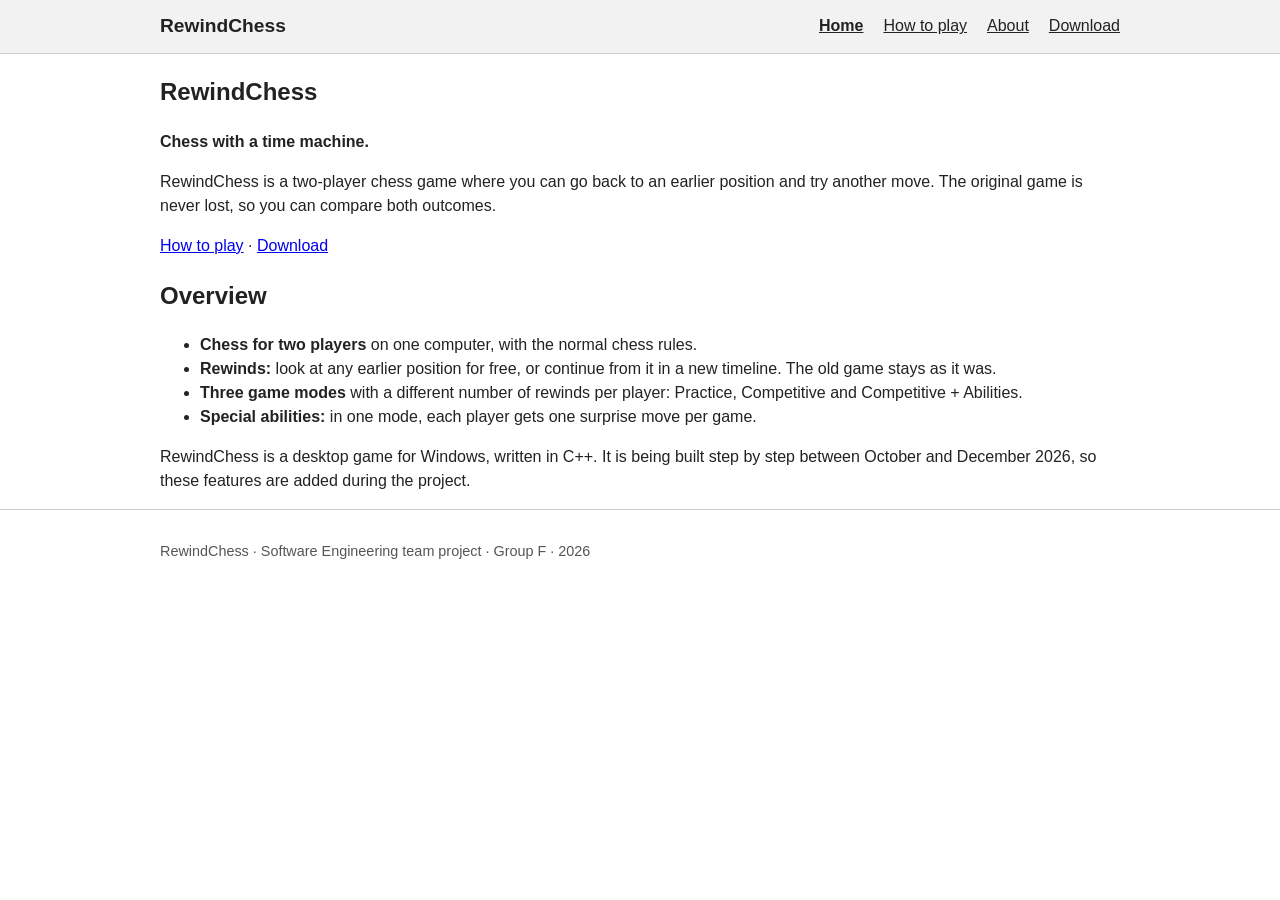
==== website/index.html @ 5b0ed7e7 "Website: sprint 1 plan and sprint 2 pages" ====
<!DOCTYPE html>
<html lang="en">
<head>
  <meta charset="utf-8">
  <meta name="viewport" content="width=device-width, initial-scale=1">
  <title>RewindChess</title>
  <link rel="stylesheet" href="css/style.css">
  <script src="js/site.js" defer></script>
</head>
<body data-page="home">
  <header id="site-header">
    <noscript>
      <nav class="container" aria-label="Main">
        <a href="index.html">Home</a> | <a href="how-to-play.html">How to play</a> | <a href="about.html">About</a> | <a href="download.html">Download</a>
      </nav>
    </noscript>
  </header>

  <main class="container">
    <!-- intro -->
    <section>
      <h1>RewindChess</h1>
      <p><strong>Chess with a time machine.</strong></p>
      <p>RewindChess is a two-player chess game where you can go back to an earlier position and try another move. The original game is never lost, so you can compare both outcomes.</p>
      <p><a href="how-to-play.html">How to play</a> · <a href="download.html">Download</a></p>
    </section>

    <!-- overview -->
    <section>
      <h2>Overview</h2>
      <ul>
        <li><strong>Chess for two players</strong> on one computer, with the normal chess rules.</li>
        <li><strong>Rewinds:</strong> look at any earlier position for free, or continue from it in a new timeline. The old game stays as it was.</li>
        <li><strong>Three game modes</strong> with a different number of rewinds per player: Practice, Competitive and Competitive + Abilities.</li>
        <li><strong>Special abilities:</strong> in one mode, each player gets one surprise move per game.</li>
      </ul>
      <p>RewindChess is a desktop game for Windows, written in C++. It is being built step by step between October and December 2026, so these features are added during the project.</p>
    </section>
    <!-- TODO sprint 3: styling from the mockup (hero, mode cards, rewind steps) -->
  </main>

  <footer id="site-footer"></footer>
</body>
</html>
---- website/css/style.css ----
/* basic layout for the page structure (sprint 2)
   TODO sprint 3: real styling + responsive from the mockup */

body {
  margin: 0;
  font-family: Arial, Helvetica, sans-serif;
  line-height: 1.5;
  color: #222;
  background: #fff;
}

.container {
  max-width: 960px;
  margin: 0 auto;
  padding: 0 20px;
}

/* header (filled by site.js) */
.site-header {
  border-bottom: 1px solid #ccc;
  background: #f2f2f2;
}

.site-header .container {
  display: flex;
  justify-content: space-between;
  align-items: center;
  flex-wrap: wrap;
  padding-top: 12px;
  padding-bottom: 12px;
}

.logo {
  font-weight: bold;
  font-size: 1.2em;
  color: #222;
  text-decoration: none;
}

.site-nav ul {
  list-style: none;
  margin: 0;
  padding: 0;
  display: flex;
  gap: 20px;
}

.site-nav a {
  color: #222;
}

.site-nav a[aria-current="page"] {
  font-weight: bold;
}

main {
  padding-top: 20px;
  padding-bottom: 40px;
}

/* footer (filled by site.js) */
.site-footer {
  border-top: 1px solid #ccc;
  padding: 16px 0;
  font-size: 0.9em;
  color: #555;
}
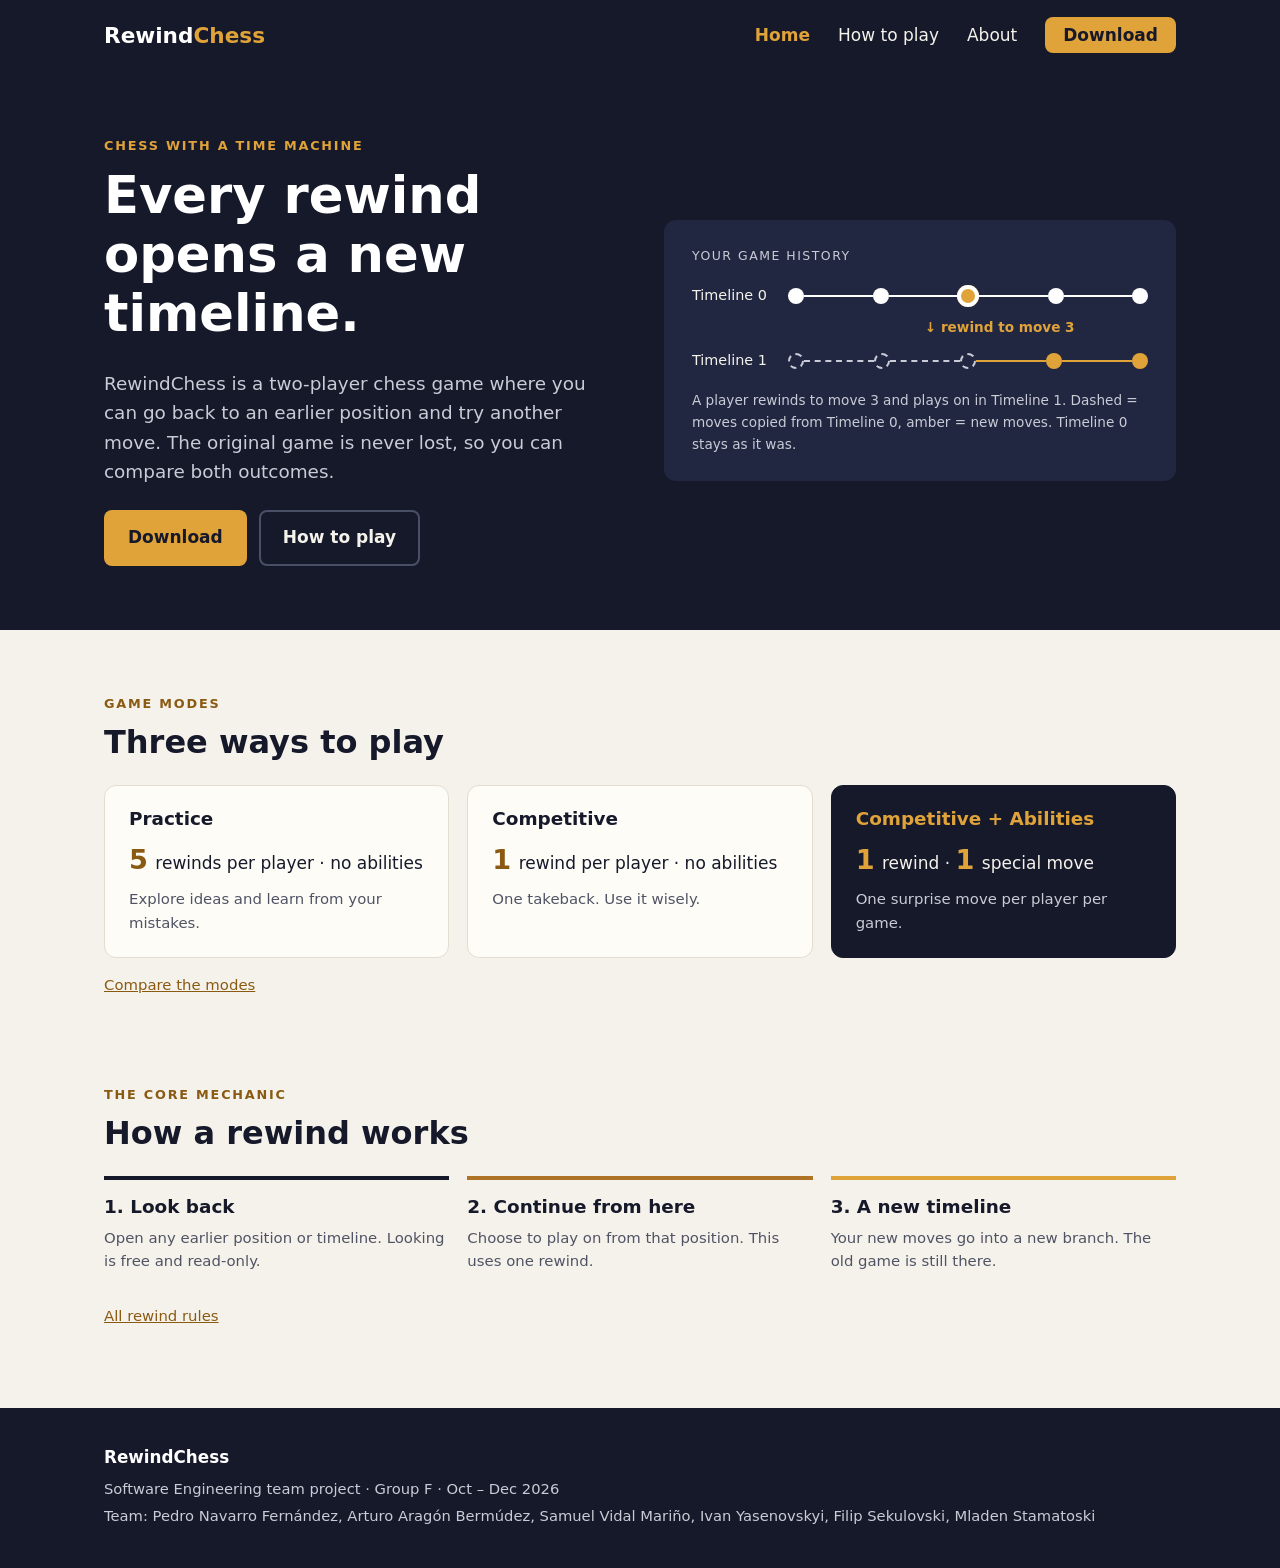
==== commit a2462db9: "Website: sprint 3 styling, rules and modes, rewind visuals" ====
--- a/website/index.html
+++ b/website/index.html
@@ -3,11 +3,11 @@
 <head>
   <meta charset="utf-8">
   <meta name="viewport" content="width=device-width, initial-scale=1">
-  <title>RewindChess</title>
+  <title>RewindChess – chess with a time machine</title>
   <link rel="stylesheet" href="css/style.css">
   <script src="js/site.js" defer></script>
 </head>
-<body data-page="home">
+<body data-page="home" class="home">
   <header id="site-header">
     <noscript>
       <nav class="container" aria-label="Main">
@@ -16,27 +16,96 @@
     </noscript>
   </header>
 
-  <main class="container">
-    <!-- intro -->
-    <section>
-      <h1>RewindChess</h1>
-      <p><strong>Chess with a time machine.</strong></p>
-      <p>RewindChess is a two-player chess game where you can go back to an earlier position and try another move. The original game is never lost, so you can compare both outcomes.</p>
-      <p><a href="how-to-play.html">How to play</a> · <a href="download.html">Download</a></p>
+  <main>
+    <!-- intro + history picture (rewind visual 1) -->
+    <section class="section section-dark hero">
+      <div class="container">
+        <div>
+          <p class="eyebrow">Chess with a time machine</p>
+          <h1>Every rewind opens a new timeline.</h1>
+          <p class="lead">RewindChess is a two-player chess game where you can go back to an earlier position and try another move. The original game is never lost, so you can compare both outcomes.</p>
+          <div class="btn-row">
+            <a class="btn btn-primary" href="download.html">Download</a>
+            <a class="btn btn-ghost" href="how-to-play.html">How to play</a>
+          </div>
+        </div>
+
+        <figure class="history-card">
+          <div class="label" aria-hidden="true">Your game history</div>
+          <div class="timeline-row" aria-hidden="true">
+            <span>Timeline 0</span>
+            <span class="timeline-track">
+              <span class="dot"></span><span class="link"></span>
+              <span class="dot"></span><span class="link"></span>
+              <span class="dot current"></span><span class="link"></span>
+              <span class="dot"></span><span class="link"></span>
+              <span class="dot"></span>
+            </span>
+          </div>
+          <div class="rewind-note" aria-hidden="true">&darr; rewind to move 3</div>
+          <div class="timeline-row" aria-hidden="true">
+            <span>Timeline 1</span>
+            <span class="timeline-track">
+              <span class="dot copied"></span><span class="link copied"></span>
+              <span class="dot copied"></span><span class="link copied"></span>
+              <span class="dot copied"></span><span class="link new"></span>
+              <span class="dot new"></span><span class="link new"></span>
+              <span class="dot new"></span>
+            </span>
+          </div>
+          <figcaption>A player rewinds to move 3 and plays on in Timeline 1. Dashed = moves copied from Timeline 0, amber = new moves. Timeline 0 stays as it was.</figcaption>
+        </figure>
+      </div>
     </section>
 
-    <!-- overview -->
-    <section>
-      <h2>Overview</h2>
-      <ul>
-        <li><strong>Chess for two players</strong> on one computer, with the normal chess rules.</li>
-        <li><strong>Rewinds:</strong> look at any earlier position for free, or continue from it in a new timeline. The old game stays as it was.</li>
-        <li><strong>Three game modes</strong> with a different number of rewinds per player: Practice, Competitive and Competitive + Abilities.</li>
-        <li><strong>Special abilities:</strong> in one mode, each player gets one surprise move per game.</li>
-      </ul>
-      <p>RewindChess is a desktop game for Windows, written in C++. It is being built step by step between October and December 2026, so these features are added during the project.</p>
+    <!-- modes -->
+    <section class="section">
+      <div class="container">
+        <p class="eyebrow">Game modes</p>
+        <h2>Three ways to play</h2>
+        <div class="card-grid">
+          <article class="card">
+            <h3>Practice</h3>
+            <p class="mode-stat"><strong>5</strong> rewinds per player · no abilities</p>
+            <p class="small">Explore ideas and learn from your mistakes.</p>
+          </article>
+          <article class="card">
+            <h3>Competitive</h3>
+            <p class="mode-stat"><strong>1</strong> rewind per player · no abilities</p>
+            <p class="small">One takeback. Use it wisely.</p>
+          </article>
+          <article class="card card-dark">
+            <h3>Competitive + Abilities</h3>
+            <p class="mode-stat"><strong>1</strong> rewind · <strong>1</strong> special move</p>
+            <p class="small">One surprise move per player per game.</p>
+          </article>
+        </div>
+        <p class="small more-link"><a href="how-to-play.html#modes">Compare the modes</a></p>
+      </div>
     </section>
-    <!-- TODO sprint 3: styling from the mockup (hero, mode cards, rewind steps) -->
+
+    <!-- how rewind works (rewind visual 2) -->
+    <section class="section">
+      <div class="container">
+        <p class="eyebrow">The core mechanic</p>
+        <h2>How a rewind works</h2>
+        <ol class="steps">
+          <li>
+            <h3>1. Look back</h3>
+            <p class="small">Open any earlier position or timeline. Looking is free and read-only.</p>
+          </li>
+          <li>
+            <h3>2. Continue from here</h3>
+            <p class="small">Choose to play on from that position. This uses one rewind.</p>
+          </li>
+          <li>
+            <h3>3. A new timeline</h3>
+            <p class="small">Your new moves go into a new branch. The old game is still there.</p>
+          </li>
+        </ol>
+        <p class="small more-link"><a href="how-to-play.html#rewind">All rewind rules</a></p>
+      </div>
+    </section>
   </main>
 
   <footer id="site-footer"></footer>
--- a/website/css/style.css
+++ b/website/css/style.css
@@ -1,67 +1,632 @@
-/* basic layout for the page structure (sprint 2)
-   TODO sprint 3: real styling + responsive from the mockup */
+/* RewindChess site styles (sprint 3)
+   colors and layout are from the mockup pdf (home + how to play)
+   phone layout is at the bottom (max-width: 720px) */
+
+:root {
+  /* colors picked from the mockup */
+  --ink: #16192a;          /* header, footer, dark card */
+  --panel: #212741;        /* history box in the hero */
+  --paper: #f5f2eb;        /* page bg */
+  --card: #fdfcf7;         /* cards + tables */
+  --amber: #e0a339;        /* buttons, accents on dark bg */
+  --amber-text: #8a5a12;   /* darker amber for text on light bg, the normal one had bad contrast */
+  --amber-mid: #ae7324;    /* 2nd bar in "how a rewind works" */
+  --text: #16192a;
+  --muted: #505364;
+  --on-dark: #f5f2eb;
+  --on-dark-muted: #c9cbd6;
+  --line: #e2ddd1;
+  --radius: 12px;
+  --font: "Segoe UI", system-ui, -apple-system, Roboto, Arial, sans-serif;
+}
+
+* {
+  box-sizing: border-box;
+}
 
 body {
   margin: 0;
-  font-family: Arial, Helvetica, sans-serif;
-  line-height: 1.5;
-  color: #222;
-  background: #fff;
+  font-family: var(--font);
+  font-size: 17px;
+  line-height: 1.6;
+  color: var(--text);
+  background: var(--paper);
+}
+
+a {
+  color: var(--amber-text);
+}
+
+:focus-visible {
+  outline: 3px solid var(--amber);
+  outline-offset: 2px;
+}
+
+h1, h2, h3 {
+  line-height: 1.15;
+  margin: 0 0 0.5em;
+}
+
+h1 { font-size: 3.2rem; }
+h2 { font-size: 2rem; }
+h3 { font-size: 1.15rem; }
+
+p {
+  margin: 0 0 1em;
 }
 
 .container {
-  max-width: 960px;
+  max-width: 1120px;
   margin: 0 auto;
-  padding: 0 20px;
-}
-
-/* header (filled by site.js) */
-.site-header {
-  border-bottom: 1px solid #ccc;
-  background: #f2f2f2;
+  padding: 0 24px;
+}
+
+/* ===== header (filled by site.js) ===== */
+
+#site-header {
+  background: var(--ink);
+  min-height: 72px; /* keep the space so the page doesn't jump before site.js runs */
+}
+
+#site-header noscript a {
+  color: var(--on-dark);
 }
 
 .site-header .container {
   display: flex;
+  align-items: center;
   justify-content: space-between;
+  min-height: 72px;
+  gap: 12px 32px;
+}
+
+.logo {
+  font-size: 1.35rem;
+  font-weight: 700;
+  color: #fff;
+  text-decoration: none;
+}
+
+.logo span {
+  color: var(--amber);
+}
+
+.site-nav ul {
+  display: flex;
   align-items: center;
-  flex-wrap: wrap;
-  padding-top: 12px;
-  padding-bottom: 12px;
-}
-
-.logo {
-  font-weight: bold;
-  font-size: 1.2em;
-  color: #222;
-  text-decoration: none;
-}
-
-.site-nav ul {
-  list-style: none;
+  gap: 28px;
   margin: 0;
   padding: 0;
+  list-style: none;
+}
+
+.site-nav a {
+  color: var(--on-dark);
+  text-decoration: none;
+}
+
+.site-nav a:hover,
+.site-nav a[aria-current="page"] {
+  color: var(--amber);
+}
+
+.site-nav a[aria-current="page"] {
+  font-weight: 700;
+}
+
+/* Download = the yellow "Play" button from the mockup */
+.site-nav a.nav-cta {
+  background: var(--amber);
+  color: var(--ink);
+  font-weight: 700;
+  padding: 8px 18px;
+  border-radius: 8px;
+}
+
+/* ===== buttons ===== */
+
+.btn {
+  display: inline-block;
+  padding: 12px 22px;
+  border-radius: 8px;
+  font-weight: 700;
+  text-decoration: none;
+  border: 2px solid transparent;
+}
+
+.btn-primary {
+  background: var(--amber);
+  color: var(--ink);
+}
+
+.btn-primary:hover {
+  background: #e9b456;
+}
+
+.btn-ghost {
+  color: var(--on-dark);
+  border-color: #4a4f68;
+}
+
+.btn-ghost:hover {
+  border-color: var(--amber);
+}
+
+.btn-row {
   display: flex;
-  gap: 20px;
-}
-
-.site-nav a {
-  color: #222;
-}
-
-.site-nav a[aria-current="page"] {
-  font-weight: bold;
-}
-
-main {
-  padding-top: 20px;
-  padding-bottom: 40px;
-}
-
-/* footer (filled by site.js) */
+  flex-wrap: wrap;
+  gap: 12px;
+  margin-top: 24px;
+}
+
+/* ===== sections ===== */
+
+.section {
+  padding: 64px 0;
+}
+
+/* two light sections next to each other were too far apart */
+.section:not(.section-dark) + .section:not(.section-dark) {
+  padding-top: 8px;
+}
+
+.section-dark {
+  background: var(--ink);
+  color: var(--on-dark);
+}
+
+.eyebrow {
+  margin: 0 0 10px;
+  font-size: 0.8rem;
+  font-weight: 700;
+  letter-spacing: 0.14em;
+  text-transform: uppercase;
+  color: var(--amber-text);
+}
+
+.section-dark .eyebrow {
+  color: var(--amber);
+}
+
+.lead {
+  font-size: 1.15rem;
+  color: var(--muted);
+  max-width: 62ch;
+}
+
+.section-dark .lead {
+  color: var(--on-dark-muted);
+}
+
+.page-head {
+  padding-top: 56px;
+  padding-bottom: 8px;
+}
+
+/* ===== home: hero ===== */
+
+.hero .container {
+  display: grid;
+  grid-template-columns: 1fr 1fr;
+  gap: 48px;
+  align-items: center;
+}
+
+.hero h1 {
+  color: #fff;
+}
+
+/* ===== rewind visual 1: "your game history" box ===== */
+
+.history-card {
+  background: var(--panel);
+  border-radius: var(--radius);
+  padding: 26px 28px;
+  margin: 0;
+}
+
+.history-card .label {
+  font-size: 0.78rem;
+  letter-spacing: 0.12em;
+  text-transform: uppercase;
+  color: var(--on-dark-muted);
+  margin-bottom: 18px;
+}
+
+.timeline-row {
+  display: grid;
+  grid-template-columns: 96px 1fr;
+  align-items: center;
+  font-size: 0.9rem;
+}
+
+.timeline-track {
+  display: flex;
+  align-items: center;
+}
+
+.dot {
+  width: 16px;
+  height: 16px;
+  border-radius: 50%;
+  background: #fff;
+  flex: none;
+}
+
+.dot.current {
+  width: 22px;
+  height: 22px;
+  background: var(--amber);
+  box-shadow: inset 0 0 0 4px #fff;
+}
+
+.dot.copied {
+  background: transparent;
+  border: 2px dashed var(--on-dark-muted);
+}
+
+.dot.new {
+  background: var(--amber);
+}
+
+.link {
+  flex: 1;
+  height: 2px;
+  background: #fff;
+}
+
+.link.copied {
+  height: 0;
+  background: none;
+  border-top: 2px dashed var(--on-dark-muted);
+}
+
+.link.new {
+  background: var(--amber);
+}
+
+.rewind-note {
+  margin: 10px 0 10px 96px;
+  padding-left: 30%;
+  color: var(--amber);
+  font-size: 0.85rem;
+  font-weight: 700;
+}
+
+.history-card figcaption {
+  margin-top: 18px;
+  font-size: 0.85rem;
+  color: var(--on-dark-muted);
+}
+
+/* ===== cards (modes, rewind rules) ===== */
+
+.card-grid {
+  display: grid;
+  grid-template-columns: repeat(3, 1fr);
+  gap: 18px;
+  margin-top: 24px;
+}
+
+.card {
+  background: var(--card);
+  border: 1px solid var(--line);
+  border-radius: var(--radius);
+  padding: 22px 24px;
+}
+
+.card p:last-child {
+  margin-bottom: 0;
+}
+
+.card-dark {
+  background: var(--ink);
+  border-color: var(--ink);
+  color: var(--on-dark);
+}
+
+.card-dark h3 {
+  color: var(--amber);
+}
+
+.mode-stat {
+  margin-bottom: 6px;
+}
+
+.mode-stat strong {
+  font-size: 1.7rem;
+  color: var(--amber-text);
+  margin-right: 2px;
+}
+
+.card-dark .mode-stat strong {
+  color: var(--amber);
+}
+
+.small {
+  font-size: 0.93rem;
+  color: var(--muted);
+}
+
+.card-dark .small {
+  color: var(--on-dark-muted);
+}
+
+/* ===== rewind visual 2: three steps ===== */
+
+.steps {
+  display: grid;
+  grid-template-columns: repeat(3, 1fr);
+  gap: 18px;
+  margin: 24px 0 0;
+  padding: 0;
+  list-style: none;
+}
+
+.steps li {
+  border-top: 4px solid var(--ink);
+  padding-top: 16px;
+}
+
+.steps li:nth-child(2) { border-color: var(--amber-mid); }
+.steps li:nth-child(3) { border-color: var(--amber); }
+
+/* ===== rewind visual 3: branching diagram (how to play) ===== */
+
+.diagram {
+  background: var(--card);
+  border: 1px solid var(--line);
+  border-radius: var(--radius);
+  padding: 20px 24px;
+  margin: 24px 0 0;
+}
+
+.diagram svg {
+  display: block;
+  width: 100%;
+  max-width: 720px; /* was way too big on a wide screen */
+  height: auto;
+  margin: 0 auto;
+}
+
+.diagram figcaption {
+  margin-top: 10px;
+  font-size: 0.9rem;
+  color: var(--muted);
+}
+
+.tl-label { font: 600 20px var(--font); fill: var(--text); }
+.tl-num { font: 700 17px var(--font); fill: var(--text); text-anchor: middle; }
+.tl-num.on-amber { fill: var(--ink); }
+.tl-note { font: 700 19px var(--font); fill: var(--amber-text); }
+.tl-line { stroke: var(--ink); stroke-width: 3; }
+.tl-line.copied { stroke: #8f93a6; stroke-dasharray: 6 6; }
+.tl-line.new { stroke: var(--amber); }
+.tl-dot { fill: #fff; stroke: var(--ink); stroke-width: 3; }
+.tl-dot.copied { stroke: #8f93a6; stroke-dasharray: 4 4; }
+.tl-dot.new { fill: var(--amber); stroke: var(--amber); }
+.tl-dot.picked { fill: var(--amber); stroke: var(--ink); }
+.tl-arrow { fill: none; stroke: var(--amber-text); stroke-width: 2.5; }
+.tl-arrowhead { fill: var(--amber-text); }
+.tl-note.small-note { font-size: 16px; }
+
+/* vertical version of the picture is only for phones */
+.diagram svg.narrow {
+  display: none;
+}
+
+/* ===== tables (modes table) ===== */
+
+.table-wrap {
+  border: 1px solid var(--line);
+  border-radius: var(--radius);
+  overflow: hidden;
+  margin-top: 20px;
+}
+
+table {
+  width: 100%;
+  border-collapse: collapse;
+  background: var(--card);
+}
+
+th, td {
+  text-align: left;
+  padding: 14px 18px;
+  border-bottom: 1px solid var(--line);
+}
+
+thead th {
+  background: var(--ink);
+  color: var(--on-dark);
+}
+
+tbody tr:last-child th,
+tbody tr:last-child td {
+  border-bottom: 0;
+}
+
+/* ===== other pages ===== */
+
+.content-section {
+  padding: 28px 0;
+}
+
+.content-section .container > p {
+  max-width: 70ch;
+}
+
+.placeholder {
+  border: 2px dashed #c9c2b2;
+  border-radius: var(--radius);
+  padding: 20px 24px;
+  color: var(--muted);
+  max-width: 75ch;
+}
+
+.placeholder p:last-child {
+  margin-bottom: 0;
+}
+
+.team-list {
+  padding-left: 20px;
+}
+
+/* ===== footer (filled by site.js) ===== */
+
 .site-footer {
-  border-top: 1px solid #ccc;
-  padding: 16px 0;
-  font-size: 0.9em;
-  color: #555;
-}
+  background: var(--ink);
+  color: var(--on-dark-muted);
+  padding: 36px 0;
+  font-size: 0.92rem;
+  margin-top: 48px;
+}
+
+.site-footer .footer-name {
+  color: #fff;
+  font-weight: 700;
+  font-size: 1.05rem;
+  margin-bottom: 6px;
+}
+
+.site-footer p {
+  margin: 0 0 4px;
+}
+
+.home .site-footer {
+  margin-top: 0;
+}
+
+/* "compare the modes" / "all rewind rules" links under sections */
+.more-link {
+  margin-top: 16px;
+}
+
+/* ===== tablet ===== */
+
+@media (max-width: 960px) {
+  .hero .container {
+    grid-template-columns: 1fr;
+  }
+
+  .card-grid,
+  .steps {
+    grid-template-columns: 1fr 1fr;
+  }
+}
+
+/* ===== phone ===== */
+
+@media (max-width: 720px) {
+  body {
+    font-size: 16px;
+  }
+
+  h1 { font-size: 2.3rem; }
+  h2 { font-size: 1.6rem; }
+
+  .container {
+    padding: 0 16px;
+  }
+
+  /* logo on top, menu under it */
+  .site-header .container {
+    flex-direction: column;
+    align-items: flex-start;
+    padding-top: 12px;
+    padding-bottom: 12px;
+  }
+
+  .site-nav ul {
+    flex-wrap: wrap;
+    gap: 8px 18px;
+  }
+
+  .section {
+    padding: 40px 0;
+  }
+
+  .page-head {
+    padding-top: 36px;
+  }
+
+  .card-grid,
+  .steps {
+    grid-template-columns: 1fr;
+  }
+
+  .diagram svg.wide {
+    display: none;
+  }
+
+  .diagram svg.narrow {
+    display: block;
+    max-width: 320px;
+  }
+
+  .history-card {
+    padding: 20px;
+  }
+
+  .timeline-row {
+    grid-template-columns: 76px 1fr;
+    font-size: 0.8rem;
+  }
+
+  .rewind-note {
+    margin-left: 76px;
+    padding-left: 20%;
+  }
+
+  /* modes table: every row becomes a small card */
+  .table-wrap {
+    border: 0;
+    border-radius: 0;
+  }
+
+  .stack-table thead {
+    display: none;
+  }
+
+  .stack-table,
+  .stack-table tbody,
+  .stack-table tr,
+  .stack-table th,
+  .stack-table td {
+    display: block;
+    width: 100%;
+  }
+
+  .stack-table tr {
+    border: 1px solid var(--line);
+    border-radius: var(--radius);
+    margin-bottom: 12px;
+    background: var(--card);
+    overflow: hidden;
+  }
+
+  .stack-table tbody th {
+    background: var(--ink);
+    color: var(--on-dark);
+  }
+
+  .stack-table td {
+    display: flex;
+    justify-content: space-between;
+    gap: 16px;
+  }
+
+  .stack-table td::before {
+    content: attr(data-label);
+    font-weight: 700;
+    color: var(--muted);
+  }
+
+  .stack-table tbody tr:last-child td {
+    border-bottom: 1px solid var(--line);
+  }
+
+  .stack-table tbody tr td:last-child {
+    border-bottom: 0;
+  }
+}
